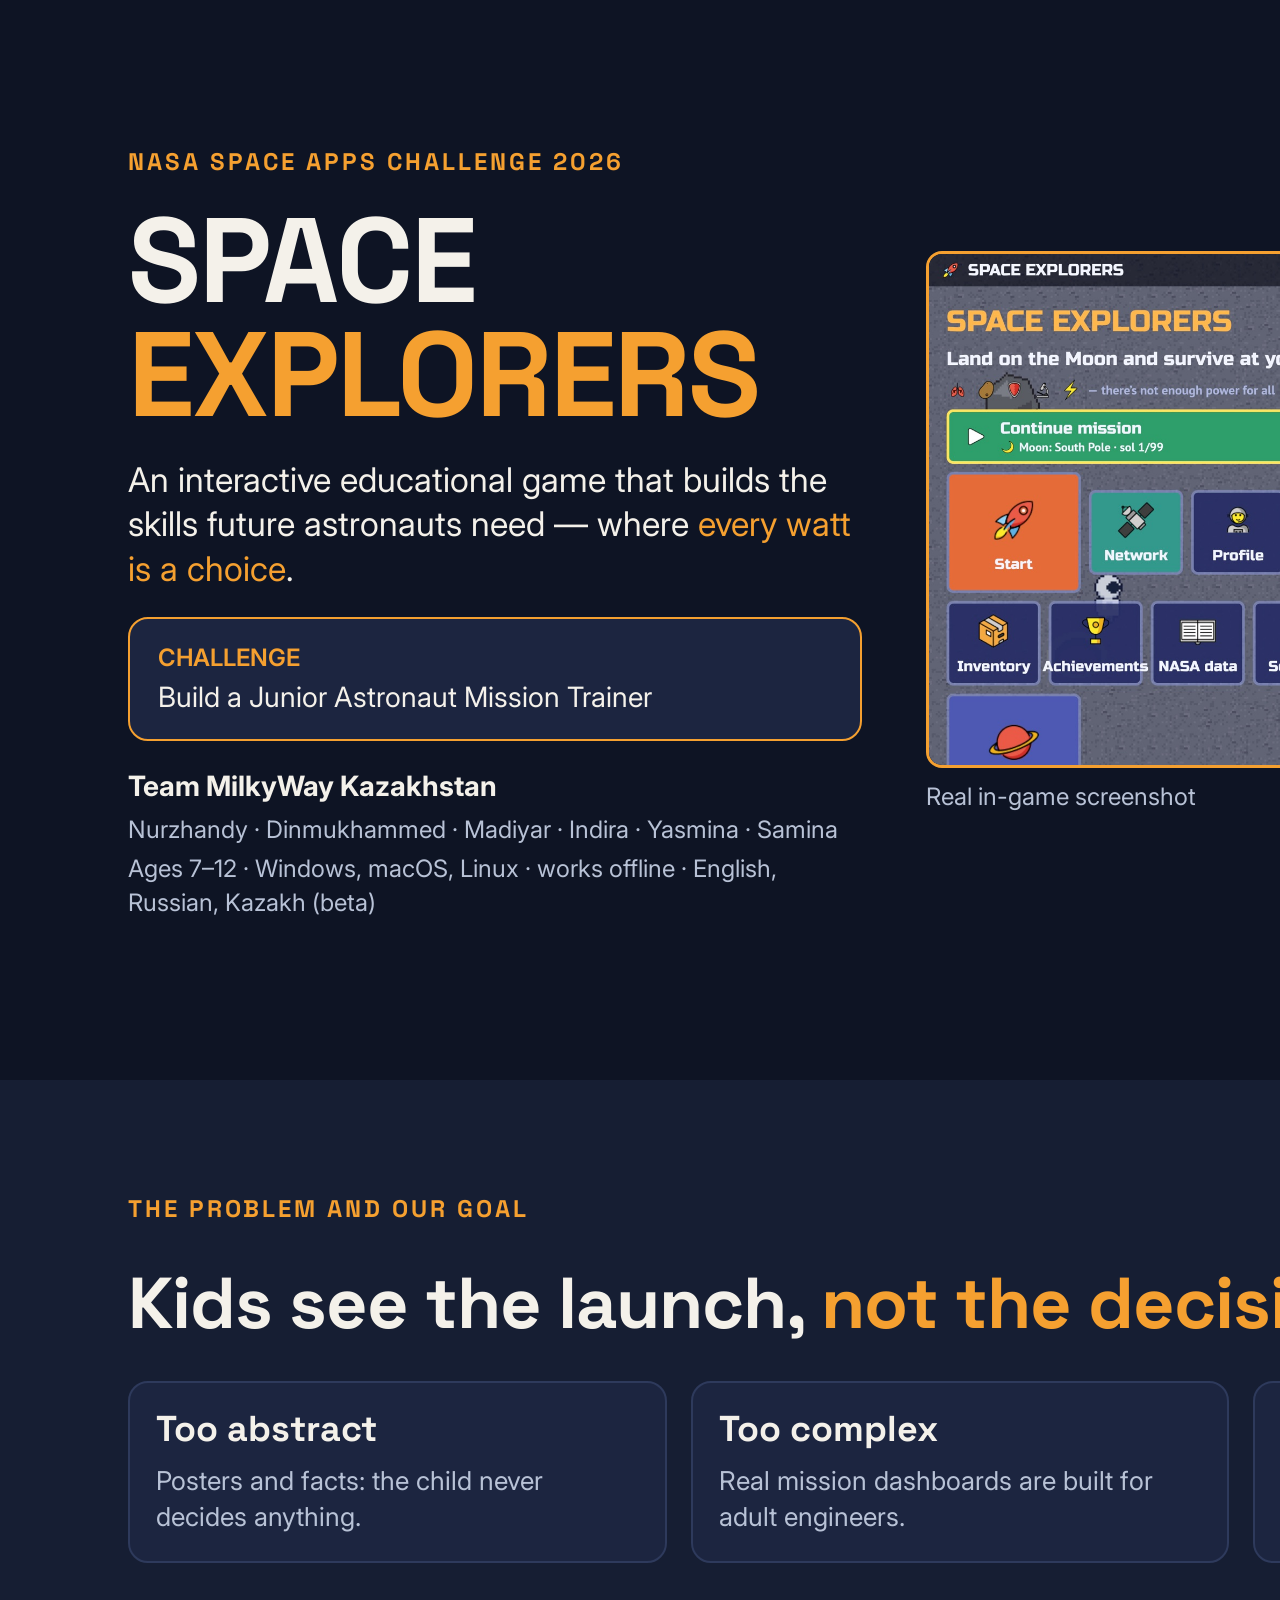
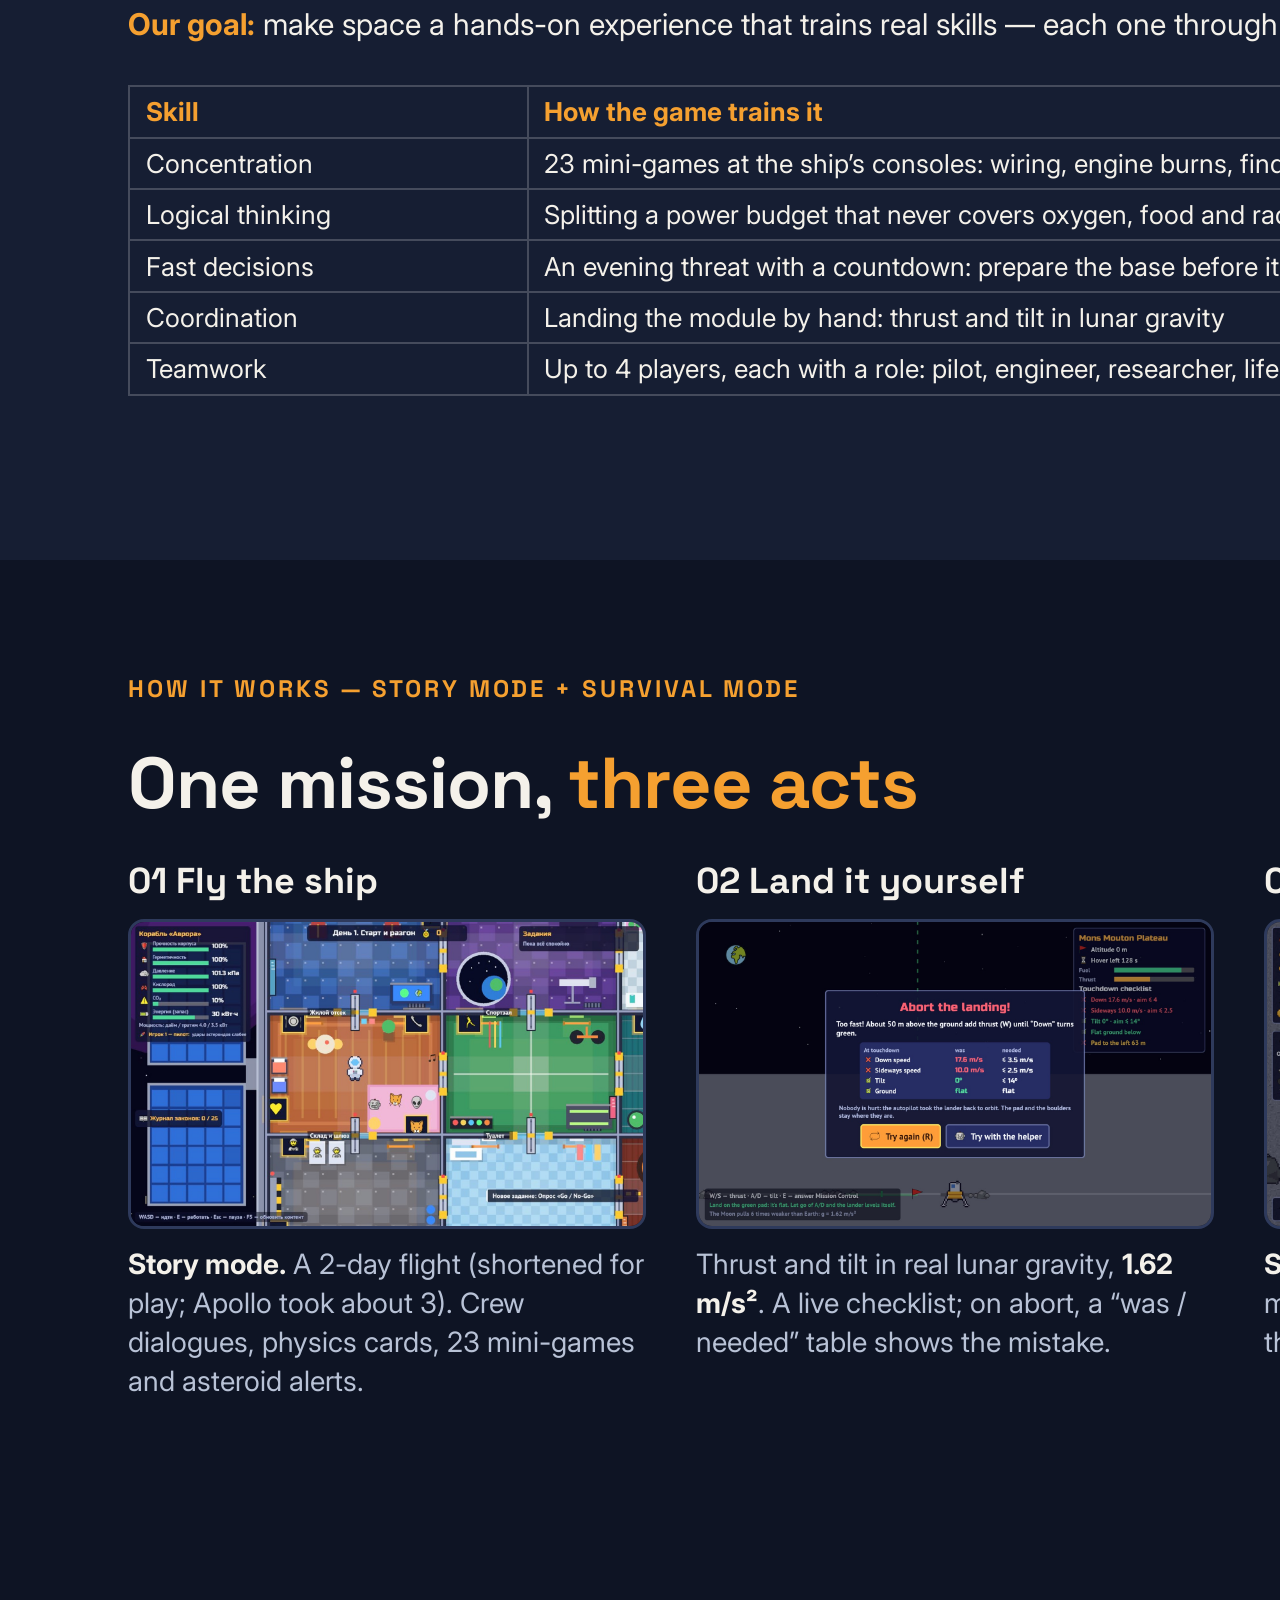
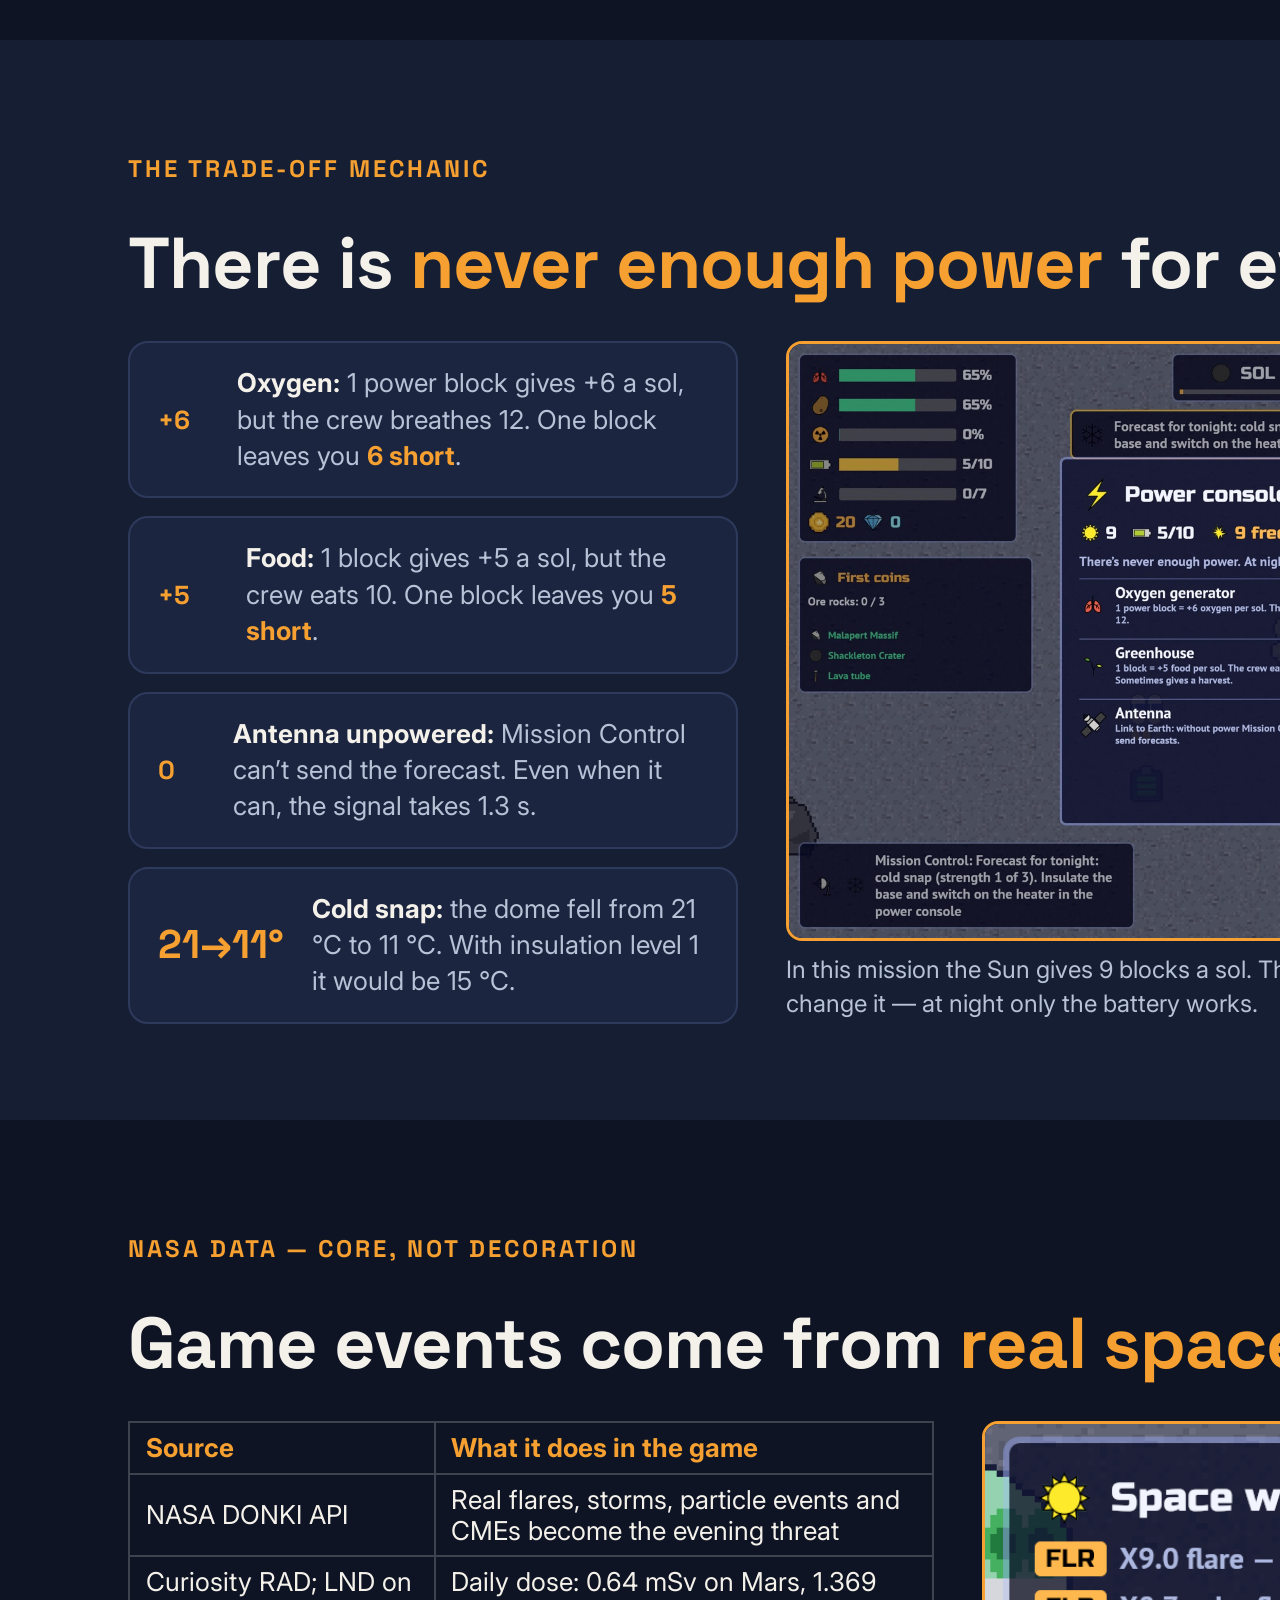
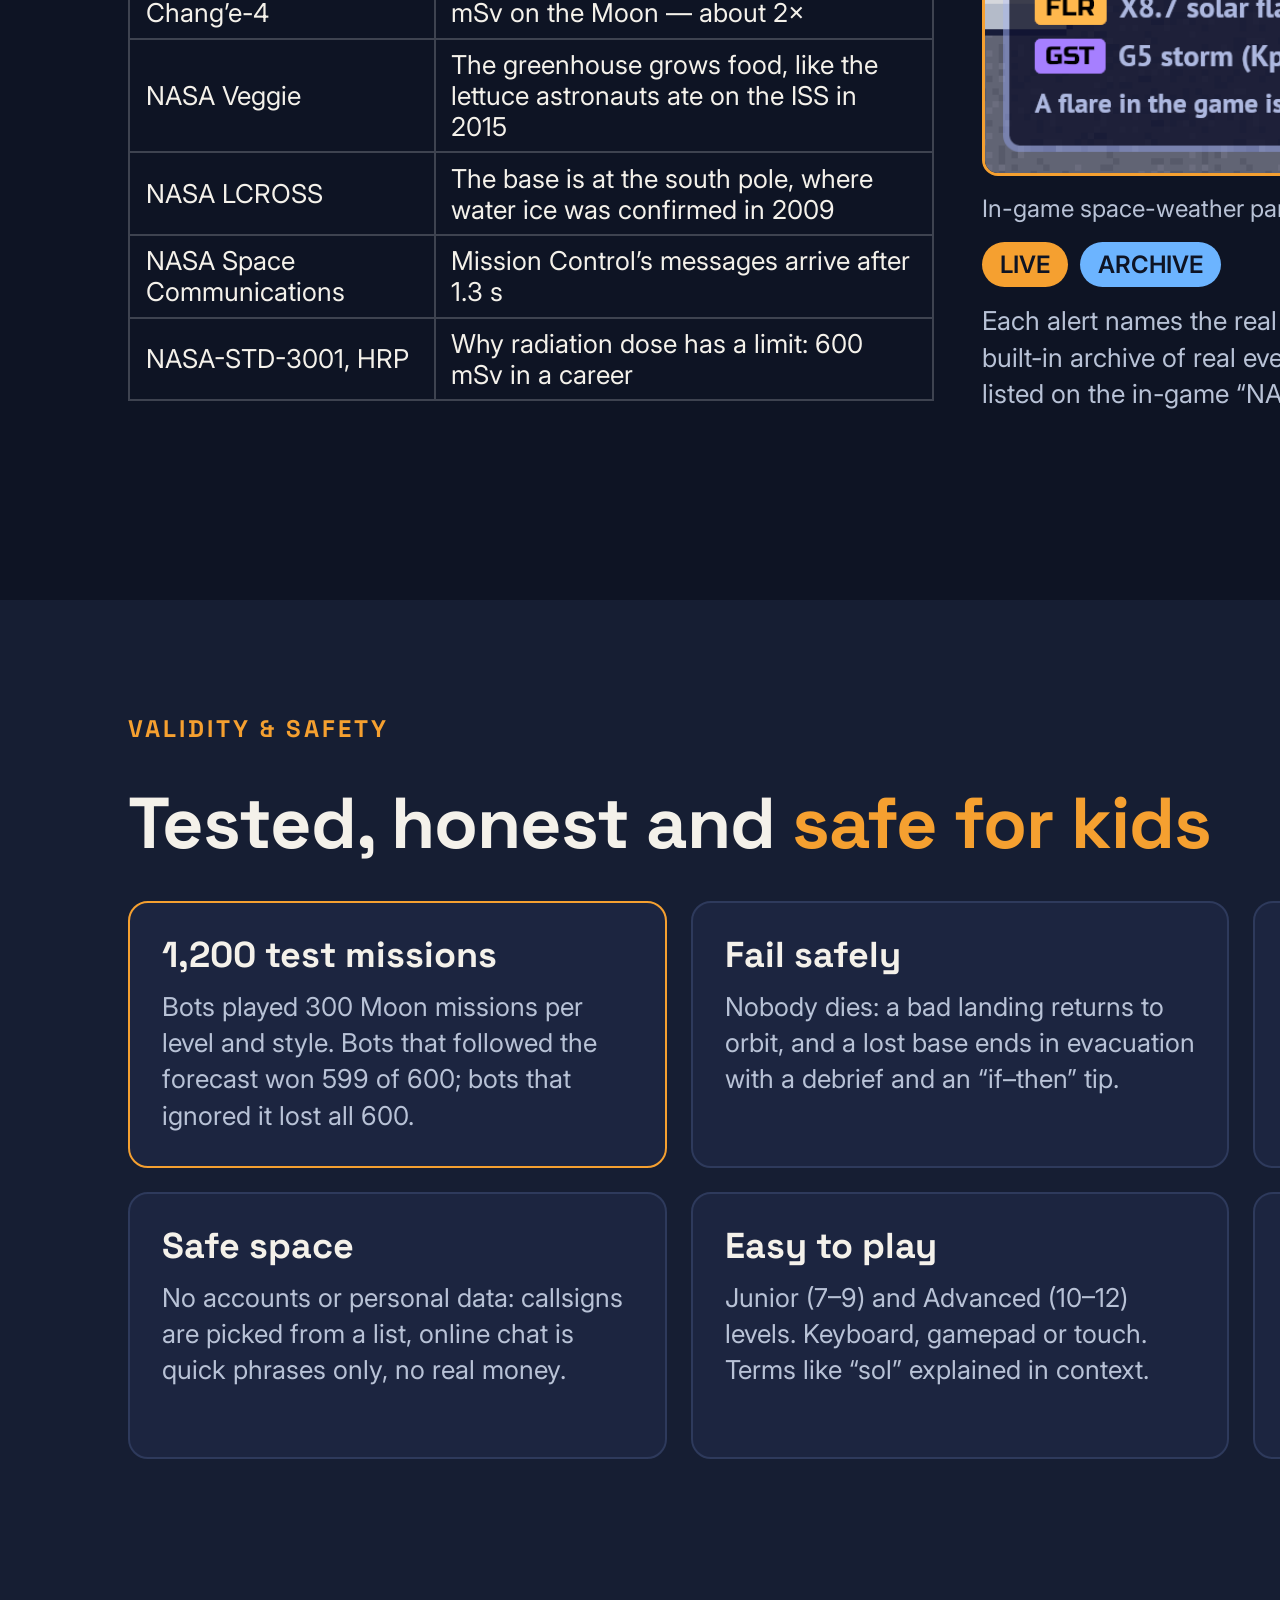
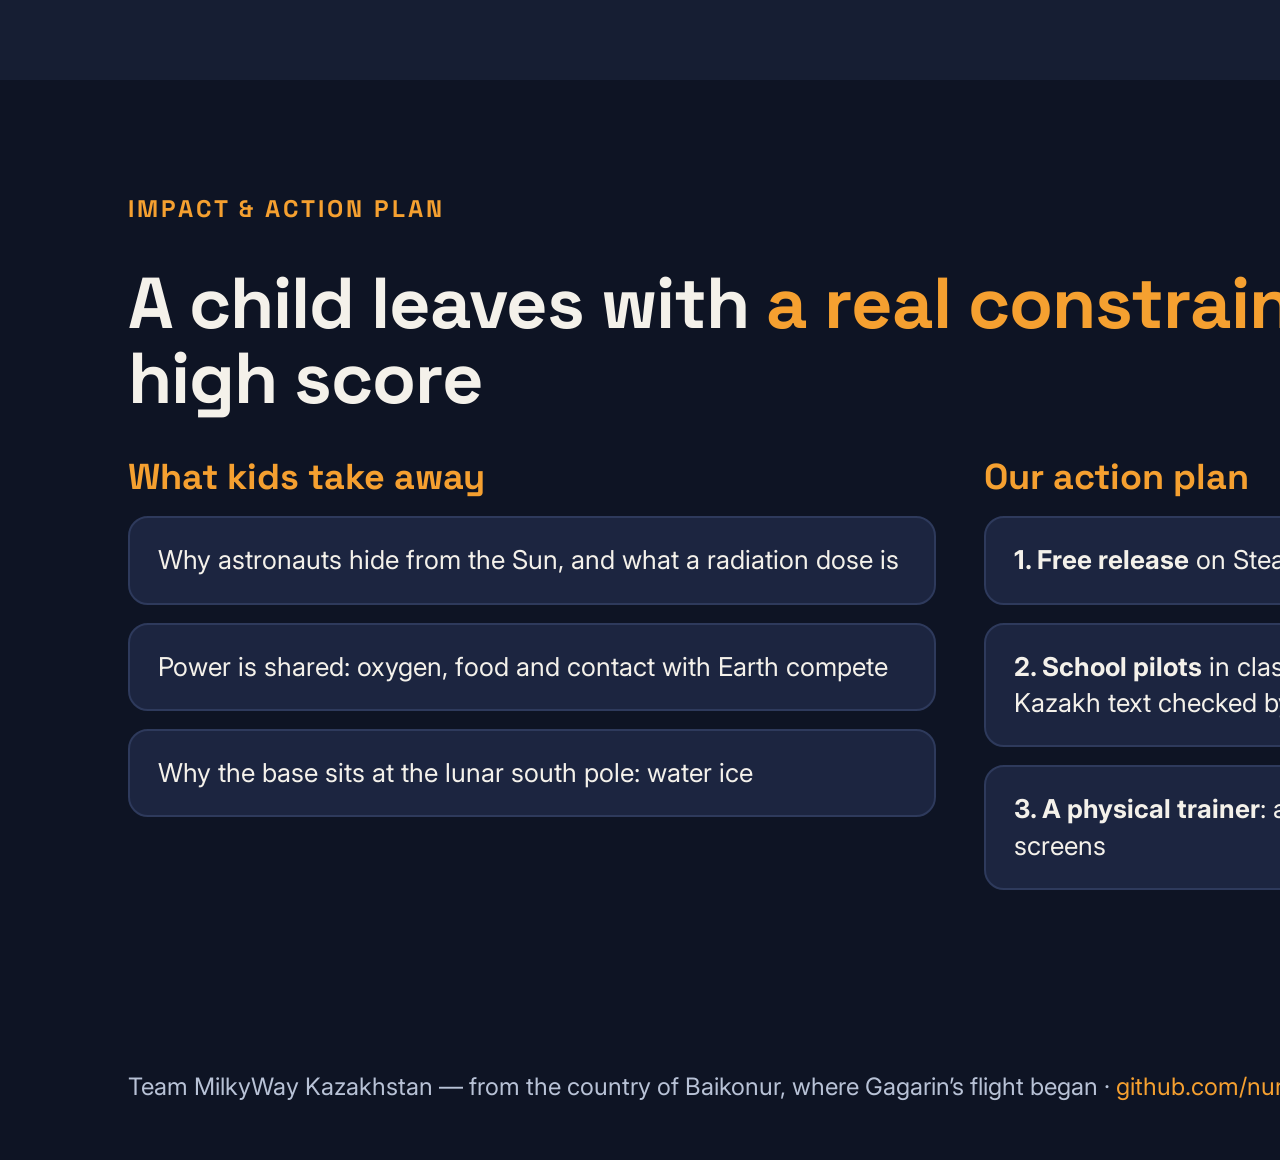
==== docs/presentation/index.html @ 927985a8 "Add the Space Apps 2026 presentation (PDF, HTML, screenshots) Seven English slides that fit the Spac" ====
<!doctype html><html lang="en"><head><meta charset="utf-8"><title>SPACE EXPLORERS — NASA Space Apps 2026</title><link rel="stylesheet" href="https://fonts.googleapis.com/css2?family=Space+Grotesk:wght@400..700&family=Inter:wght@400;600&display=swap"><style>
@page { size: 1920px 1080px; margin: 0 } * { margin: 0 } html,body{background:#0E1424} body { font: 32px/1.2 sans-serif } body > section { width: 1920px; height: 1080px; overflow: hidden; box-sizing: border-box; position: relative; break-after: page; page-break-after: always } aside { display: none } h1 { font-size: 96px; font-weight: 600 } h2 { font-size: 64px; font-weight: 600 } h3 { font-size: 44px; font-weight: 600 } table { width: 100%; border-collapse: separate; border-spacing: 0; border: solid #fff3; border-width: 2px 0 0 2px } th, td { padding: .35em .6em; text-align: left; border: solid #fff3; border-width: 0 2px 2px 0 } .rise{animation:none!important}
:root {
  --navy: #0E1424;
  --navy2: #161E33;
  --card: #1C2540;
  --line: #2E3A5C;
  --light: #F4F1EA;
  --muted: #B8C2D6;
  --orange: #F5A030;
  --blue: #6CB4FF;
}
section {
  background: var(--navy);
  color: var(--light);
  font-family: 'Inter', Arial, sans-serif;
  padding: 112px 128px 128px;
  display: flex;
  flex-direction: column;
  gap: 40px;
  counter-increment: page;
}
section.alt { background: var(--navy2); }
h1, h2, h3 { font-family: 'Space Grotesk', Arial, sans-serif; color: var(--light); }
h2 { font-size: 72px; font-weight: 700; line-height: 1.05; letter-spacing: -1px; }
h2 .hl, h1 .hl, p .hl { color: var(--orange); }
h3 { font-size: 36px; font-weight: 700; line-height: 1.15; }
p { font-size: 28px; line-height: 1.4; color: var(--muted); }
.eyebrow { font-family: 'Space Grotesk', Arial, sans-serif; font-size: 24px; font-weight: 700; letter-spacing: 3px; color: var(--orange); }
.row { display: flex; gap: 32px; }
.col { display: flex; flex-direction: column; gap: 24px; }
.card { background: var(--card); border: 2px solid var(--line); border-radius: 20px; padding: 32px; display: flex; flex-direction: column; gap: 12px; }
.card.hot { border-color: var(--orange); }
.card p { font-size: 26px; }
.big { font-family: 'Space Grotesk', Arial, sans-serif; font-size: 72px; font-weight: 700; color: var(--orange); line-height: 1; }
.shot { border-radius: 16px; border: 3px solid var(--line); background: #0A0F1C; object-fit: contain; }
.shot.hot { border-color: var(--orange); }
.cap { font-size: 24px; color: var(--muted); }
.foot { position: absolute; left: 128px; bottom: 56px; width: 1664px; font-size: 24px; color: var(--muted); }
.pill { font-size: 24px; font-weight: 600; color: var(--navy); background: var(--orange); border-radius: 999px; padding: 6px 18px; }
.pill.blue { background: var(--blue); }
.data { font-size: 26px; color: var(--light); }
.rise { animation: rise 600ms ease-out both; animation-delay: calc(var(--i, 0) * 120ms); }
@keyframes rise { from { opacity: 0; transform: translateY(24px); } to { opacity: 1; transform: translateY(0); } }

</style></head><body>
<section id="cover" data-transition="fade" style="flex-direction:row; align-items:center; gap:64px;">
<div class="col" style="flex:1; gap:26px;">
<p class="eyebrow">NASA SPACE APPS CHALLENGE 2026</p>
<h1 style="font-size:120px; font-weight:700; line-height:0.95; letter-spacing:-2px;">SPACE<br><span class="hl">EXPLORERS</span></h1>
<p style="font-size:34px; color:#F4F1EA; line-height:1.3;">An interactive educational game that builds the skills future astronauts need — where <span class="hl">every watt is a choice</span>.</p>
<div class="card hot" style="padding:22px 28px; gap:4px;">
<p style="font-size:24px; color:#F5A030; font-weight:600;">CHALLENGE</p>
<p style="font-size:28px; color:#F4F1EA;">Build a Junior Astronaut Mission Trainer</p>
</div>
<div class="col" style="gap:6px;">
<p style="font-size:28px; color:#F4F1EA;"><b>Team MilkyWay Kazakhstan</b></p>
<p style="font-size:24px;">Nurzhandy · Dinmukhammed · Madiyar · Indira · Yasmina · Samina</p>
<p style="font-size:24px;">Ages 7–12 · Windows, macOS, Linux · works offline · English, Russian, Kazakh (beta)</p>
</div>
</div>
<div class="col" style="gap:12px;">
<img class="shot hot" src="img/20_menu.jpg" alt="SPACE EXPLORERS main menu with a NASA space-weather panel" style="width:860px; height:511px;">
<p class="cap">Real in-game screenshot</p>
</div>
<aside>SPACE EXPLORERS is an interactive educational game that introduces kids 7 to 12 to space and builds the skills future astronauts need. We are team MilkyWay Kazakhstan, answering the Junior Astronaut Mission Trainer challenge. The game runs on Windows, macOS and Linux and works offline. The interface is in English and Russian; the Kazakh translation is in beta and still needs a native-speaker check.</aside>
</section>

<section id="problem" class="alt" data-transition="fade">
<p class="eyebrow">THE PROBLEM AND OUR GOAL</p>
<h2>Kids see the launch, <span class="hl">not the decisions</span> behind it</h2>
<div class="row" style="align-items:stretch; gap:24px;">
<div class="card rise" style="flex:1; --i:1; padding:26px;"><h3>Too abstract</h3><p>Posters and facts: the child never decides anything.</p></div>
<div class="card rise" style="flex:1; --i:2; padding:26px;"><h3>Too complex</h3><p>Real mission dashboards are built for adult engineers.</p></div>
<div class="card rise" style="flex:1; --i:3; padding:26px;"><h3>The result</h3><p>Kids know missions succeed or fail, but not why.</p></div>
</div>
<p style="font-size:30px; color:#F4F1EA;"><b class="hl" style="color:#F5A030;">Our goal:</b> make space a hands-on experience that trains real skills — each one through a game mechanic.</p>
<table style="width:1664px; font-size:26px; color:#F4F1EA;">
<tr><th style="width:24%; color:#F5A030;">Skill</th><th style="width:76%; color:#F5A030;">How the game trains it</th></tr>
<tr><td>Concentration</td><td>23 mini-games at the ship’s consoles: wiring, engine burns, finding leaks</td></tr>
<tr><td>Logical thinking</td><td>Splitting a power budget that never covers oxygen, food and radio at once</td></tr>
<tr><td>Fast decisions</td><td>An evening threat with a countdown: prepare the base before it hits</td></tr>
<tr><td>Coordination</td><td>Landing the module by hand: thrust and tilt in lunar gravity</td></tr>
<tr><td>Teamwork</td><td>Up to 4 players, each with a role: pilot, engineer, researcher, life support</td></tr>
</table>
<aside>The challenge brief names the gap: space content for kids is either too abstract or too technical, so kids see outcomes, not decisions. Our goal is to make space a hands-on experience and to train the skills future explorers need. We don’t just claim these skills: each one is tied to a mechanic you can see in the game — mini-games for concentration, the power budget for logic, a countdown for fast decisions, manual landing for coordination, and crew roles for teamwork.</aside>
</section>

<section id="acts" data-transition="fade">
<p class="eyebrow">HOW IT WORKS — STORY MODE + SURVIVAL MODE</p>
<h2>One mission, <span class="hl">three acts</span></h2>
<div class="row" style="gap:40px; align-items:flex-start;">
<div class="col rise" style="flex:1; --i:1; gap:16px;">
<h3><span class="hl">01</span> Fly the ship</h3>
<img class="shot" src="img/ship.jpg" alt="Ship Aurora with crew rooms and consoles" style="width:512px; height:304px;">
<p><b style="color:#F4F1EA;">Story mode.</b> A 2-day flight (shortened for play; Apollo took about 3). Crew dialogues, physics cards, 23 mini-games and asteroid alerts.</p>
</div>
<div class="col rise" style="flex:1; --i:2; gap:16px;">
<h3><span class="hl">02</span> Land it yourself</h3>
<img class="shot" src="img/51_landing_abort_table.jpg" alt="Landing abort screen with a was versus needed table" style="width:512px; height:304px;">
<p>Thrust and tilt in real lunar gravity, <b style="color:#F4F1EA;">1.62 m/s²</b>. A live checklist; on abort, a “was / needed” table shows the mistake.</p>
</div>
<div class="col rise" style="flex:1; --i:3; gap:16px;">
<h3><span class="hl">03</span> Keep the base alive</h3>
<img class="shot" src="img/29_report.jpg" alt="Evening report: dome fell from 21 to 11 degrees, with insulation it would be 15" style="width:512px; height:304px;">
<p><b style="color:#F4F1EA;">Survival mode</b> near the lunar south pole: morning forecast, daytime work, evening threat, then a report on why.</p>
</div>
</div>
<aside>One mission in three acts. Act one is story mode on the ship Aurora: a two-day flight — shortened for play, since Apollo crews took about three days — with crew dialogues, physics cards, 23 mini-games and asteroid alerts. Act two: the player lands the module by hand in real lunar gravity, 1.62 m/s², with a live checklist. A failed landing aborts safely and shows what the speed was and what was needed. Act three is survival mode near the south pole: forecast in the morning, work by day, a threat in the evening — cold, dust, meteors, a power crisis, a failure or a solar flare — and a report explaining the outcome. There is also a creative sandbox mode.</aside>
</section>

<section id="tradeoff" class="alt" data-transition="fade">
<p class="eyebrow">THE TRADE-OFF MECHANIC</p>
<h2>There is <span class="hl">never enough power</span> for everything</h2>
<div class="row" style="gap:48px; align-items:flex-start;">
<div class="col" style="width:620px; gap:18px;">
<div class="card rise" style="--i:1; flex-direction:row; align-items:center; gap:24px; padding:22px 28px;"><p class="big" style="width:130px;">+6</p><p><b style="color:#F4F1EA;">Oxygen:</b> 1 power block gives +6 a sol, but the crew breathes 12. One block leaves you <b style="color:#F5A030;">6 short</b>.</p></div>
<div class="card rise" style="--i:2; flex-direction:row; align-items:center; gap:24px; padding:22px 28px;"><p class="big" style="width:130px;">+5</p><p><b style="color:#F4F1EA;">Food:</b> 1 block gives +5 a sol, but the crew eats 10. One block leaves you <b style="color:#F5A030;">5 short</b>.</p></div>
<div class="card rise" style="--i:3; flex-direction:row; align-items:center; gap:24px; padding:22px 28px;"><p class="big" style="width:130px;">0</p><p><b style="color:#F4F1EA;">Antenna unpowered:</b> Mission Control can’t send the forecast. Even when it can, the signal takes 1.3 s.</p></div>
<div class="card rise" style="--i:4; flex-direction:row; align-items:center; gap:24px; padding:22px 28px;"><p class="big" style="width:130px; min-width:130px; font-size:40px; white-space:nowrap;">21→11°</p><p><b style="color:#F4F1EA;">Cold snap:</b> the dome fell from 21 °C to 11 °C. With insulation level 1 it would be 15 °C.</p></div>
</div>
<div class="col" style="flex:1; gap:12px;">
<img class="shot hot" src="img/07_power_console.jpg" alt="Power console splitting 9 power blocks between oxygen, greenhouse and antenna" style="width:1000px; height:594px;">
<p class="cap">In this mission the Sun gives 9 blocks a sol. The landing site, dust on the panels and night change it — at night only the battery works.</p>
</div>
</div>
<aside>This is the core of the challenge: no choice is free. These numbers are taken straight from the game screens. One block of oxygen gives plus six while the crew breathes twelve; one block of food gives plus five while the crew eats ten. Leave the antenna unpowered and Mission Control can’t send tonight’s forecast — and even with power, the signal takes 1.3 seconds from Earth. Skip insulation and the dome drops from 21 to 11 degrees; the report tells you that with insulation level 1 it would have been 15.</aside>
</section>

<section id="data" data-transition="fade">
<p class="eyebrow">NASA DATA — CORE, NOT DECORATION</p>
<h2>Game events come from <span class="hl">real space data</span></h2>
<div class="row" style="gap:48px; align-items:flex-start;">
<table style="width:860px; font-size:26px; color:#F4F1EA;">
<tr><th style="width:38%; color:#F5A030;">Source</th><th style="width:62%; color:#F5A030;">What it does in the game</th></tr>
<tr><td>NASA DONKI API</td><td>Real flares, storms, particle events and CMEs become the evening threat</td></tr>
<tr><td>Curiosity RAD; LND on Chang’e-4</td><td>Daily dose: 0.64 mSv on Mars, 1.369 mSv on the Moon — about 2×</td></tr>
<tr><td>NASA Veggie</td><td>The greenhouse grows food, like the lettuce astronauts ate on the ISS in 2015</td></tr>
<tr><td>NASA LCROSS</td><td>The base is at the south pole, where water ice was confirmed in 2009</td></tr>
<tr><td>NASA Space Communications</td><td>Mission Control’s messages arrive after 1.3 s</td></tr>
<tr><td>NASA-STD-3001, HRP</td><td>Why radiation dose has a limit: 600 mSv in a career</td></tr>
</table>
<div class="col" style="flex:1; gap:16px;">
<img class="shot hot" src="img/donki_panel.png" alt="In-game space-weather panel listing real NASA DONKI events with dates, including the G5 storm of 10 May 2024" style="width:804px; height:349px;">
<p class="cap">In-game space-weather panel: real DONKI events with their dates</p>
<div class="row" style="gap:12px;"><p class="pill">LIVE</p><p class="pill blue">ARCHIVE</p></div>
<p style="font-size:26px;">Each alert names the real event and its date. Offline, the game uses a built-in archive of real events and labels it ARCHIVE. All sources are listed on the in-game “NASA data” screen.</p>
</div>
</div>
<aside>NASA data drives the game. With internet, it calls the NASA DONKI API for solar flares, geomagnetic storms, solar particle events and coronal mass ejections; each becomes an evening threat labeled with the real name and date — for example the G5 storm of 10 May 2024 shown in this panel. Offline, it uses a built-in archive of real events, labeled ARCHIVE, never presented as live. Radiation: 0.64 mSv per day on Mars from Curiosity RAD, 1.369 on the Moon from the LND detector built by Kiel University and flown on Chang’e-4 (Zhang et al., Science Advances 2020). Every source is listed inside the game.</aside>
</section>

<section id="safe" class="alt" data-transition="fade">
<p class="eyebrow">VALIDITY &amp; SAFETY</p>
<h2>Tested, honest and <span class="hl">safe for kids</span></h2>
<div style="display:grid; grid-template-columns:1fr 1fr 1fr; gap:24px;">
<div class="card hot rise" style="--i:1;"><h3>1,200 test missions</h3><p>Bots played 300 Moon missions per level and style. Bots that followed the forecast won 599 of 600; bots that ignored it lost all 600.</p></div>
<div class="card rise" style="--i:2;"><h3>Fail safely</h3><p>Nobody dies: a bad landing returns to orbit, and a lost base ends in evacuation with a debrief and an “if–then” tip.</p></div>
<div class="card rise" style="--i:3;"><h3>Mental readiness</h3><p>“If–then” plans, a calm-breathing action that lowers the astronaut’s heart rate, and crew support moments.</p></div>
<div class="card rise" style="--i:4;"><h3>Safe space</h3><p>No accounts or personal data: callsigns are picked from a list, online chat is quick phrases only, no real money.</p></div>
<div class="card rise" style="--i:5;"><h3>Easy to play</h3><p>Junior (7–9) and Advanced (10–12) levels. Keyboard, gamepad or touch. Terms like “sol” explained in context.</p></div>
<div class="card rise" style="--i:6;"><h3>Runs anywhere</h3><p>Rust + Bevy, one codebase for Windows, macOS and Linux. Works offline; up to 4 computers on the same Wi-Fi.</p></div>
</div>
<aside>Validity: we tested balance with automated players. 1,200 simulated Moon missions: 300 for each level and play style. Bots that followed the forecast and sheltered won 599 of 600; bots that ignored it lost all 600. That proves preparation matters. Nobody dies in the game: a bad landing goes back to orbit, and a lost base ends in a safe evacuation with an if-then tip. There are no accounts and no personal data — callsigns come from a list and online chat uses quick phrases. The game works offline, which matters for schools with weak internet.</aside>
</section>

<section id="next">
<p class="eyebrow">IMPACT &amp; ACTION PLAN</p>
<h2>A child leaves with <span class="hl">a real constraint</span>, not just a high score</h2>
<div class="row" style="align-items:stretch; gap:48px;">
<div class="col" style="flex:1; gap:18px;">
<h3 style="color:#F5A030;">What kids take away</h3>
<div class="card" style="padding:24px 28px;"><p class="data">Why astronauts hide from the Sun, and what a radiation dose is</p></div>
<div class="card" style="padding:24px 28px;"><p class="data">Power is shared: oxygen, food and contact with Earth compete</p></div>
<div class="card" style="padding:24px 28px;"><p class="data">Why the base sits at the lunar south pole: water ice</p></div>
</div>
<div class="col" style="flex:1; gap:18px;">
<h3 style="color:#F5A030;">Our action plan</h3>
<div class="card" style="padding:24px 28px;"><p class="data"><b>1. Free release</b> on Steam for Windows, macOS and Linux</p></div>
<div class="card" style="padding:24px 28px;"><p class="data"><b>2. School pilots</b> in classes and clubs, with teacher feedback; Kazakh text checked by native speakers</p></div>
<div class="card" style="padding:24px 28px;"><p class="data"><b>3. A physical trainer</b>: a capsule with a seat, a console and screens</p></div>
</div>
</div>
<p class="foot">Team MilkyWay Kazakhstan — from the country of Baikonur, where Gagarin’s flight began · <span style="color:#F5A030;">github.com/nurzhandy/nasaspaceapp</span></p>
<aside>The challenge asks that a young player walks away understanding a real constraint. These are the three we teach. Our plan: first, a free release on Steam for all three platforms. Second, pilots in schools and clubs with teacher feedback, and a native-speaker check of the Kazakh text. Third, a physical trainer capsule with a seat, console and screens. We are from Kazakhstan, home of Baikonur, where Yuri Gagarin’s flight began in 1961. The code is open on GitHub.</aside>
</section>

</body></html>
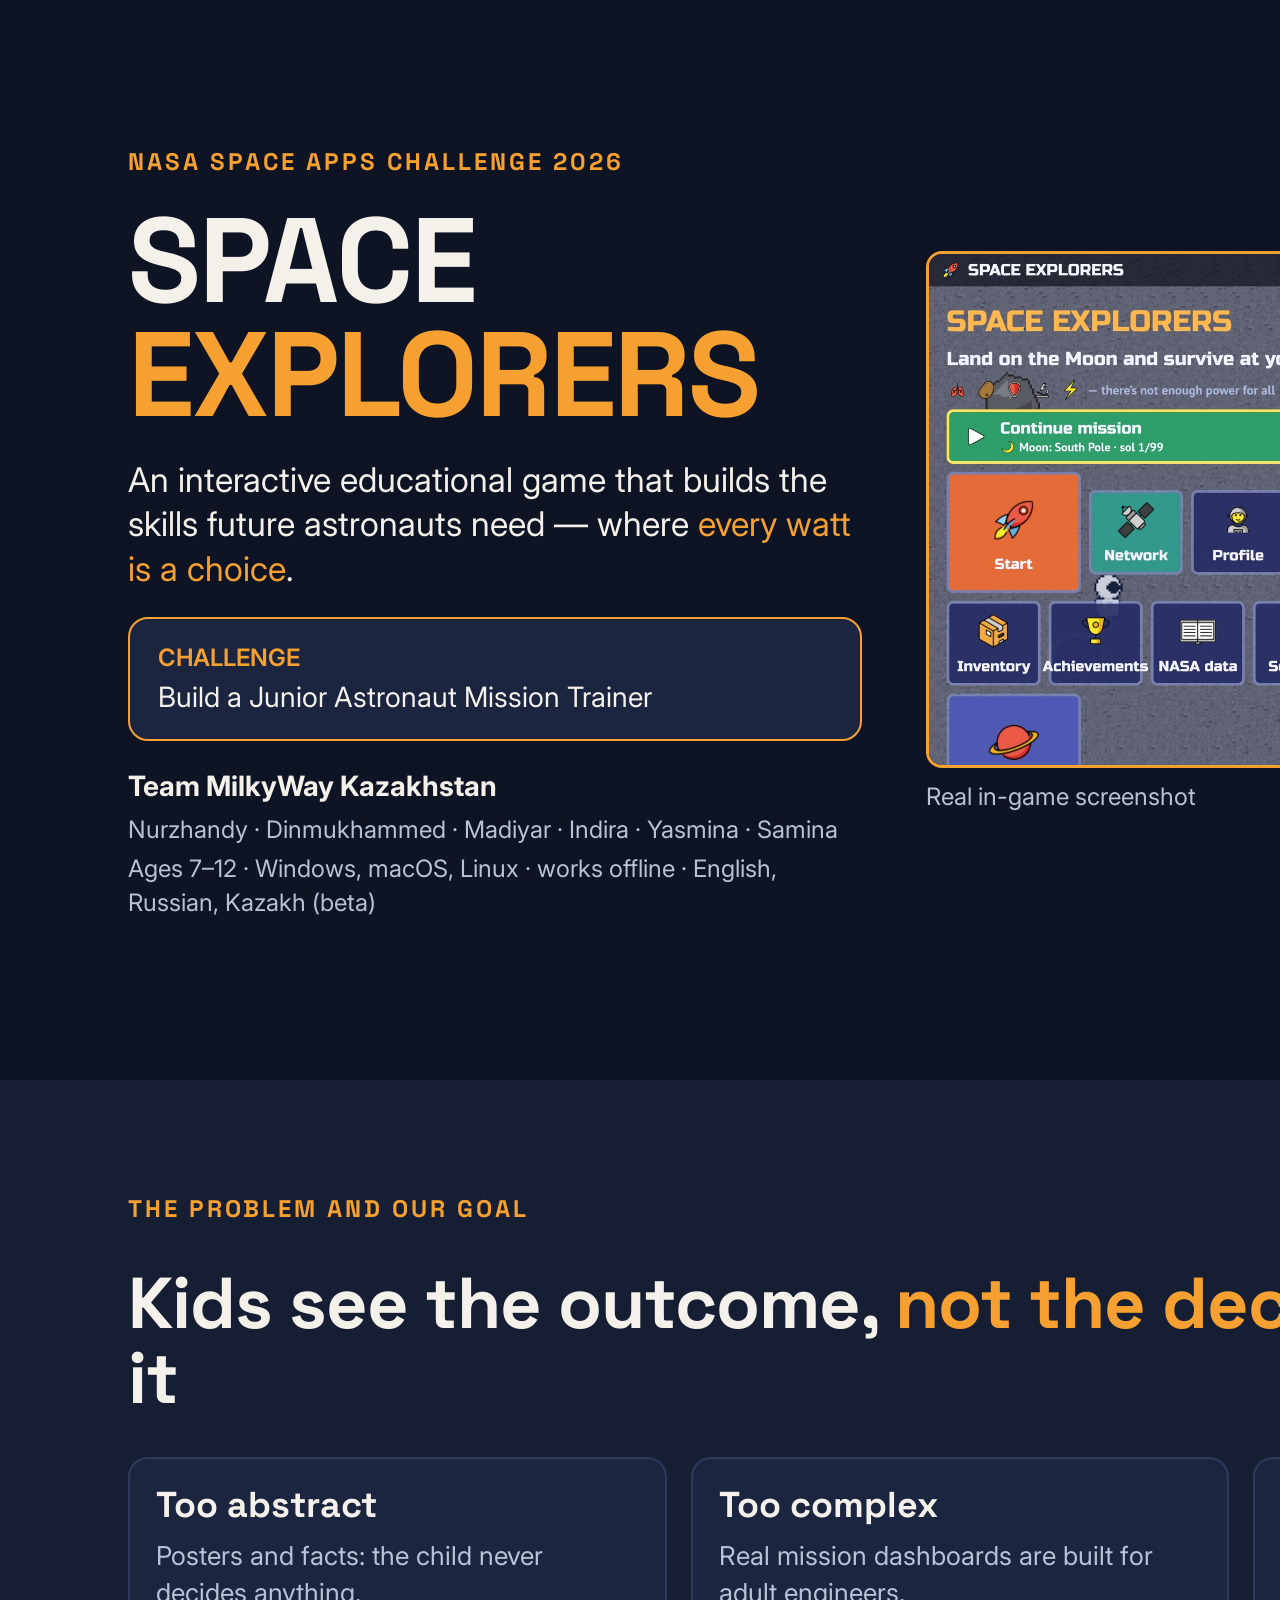
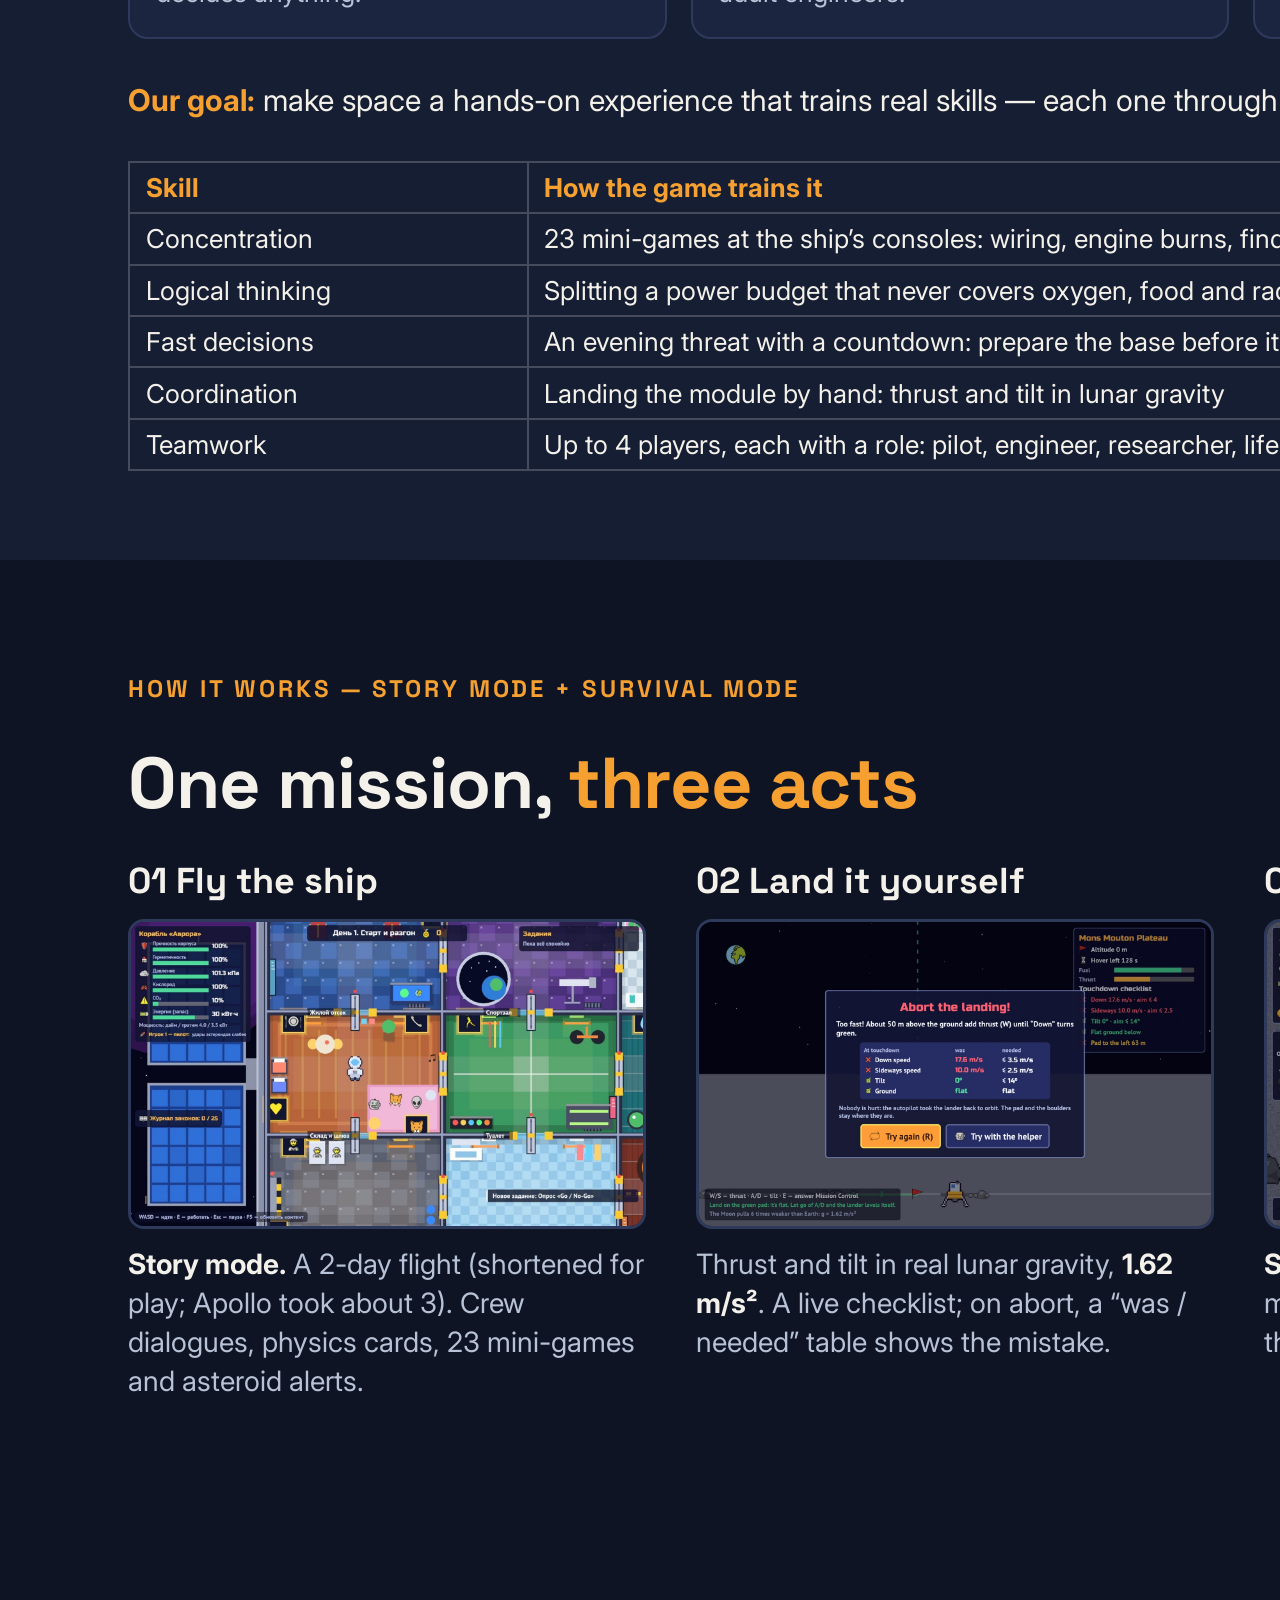
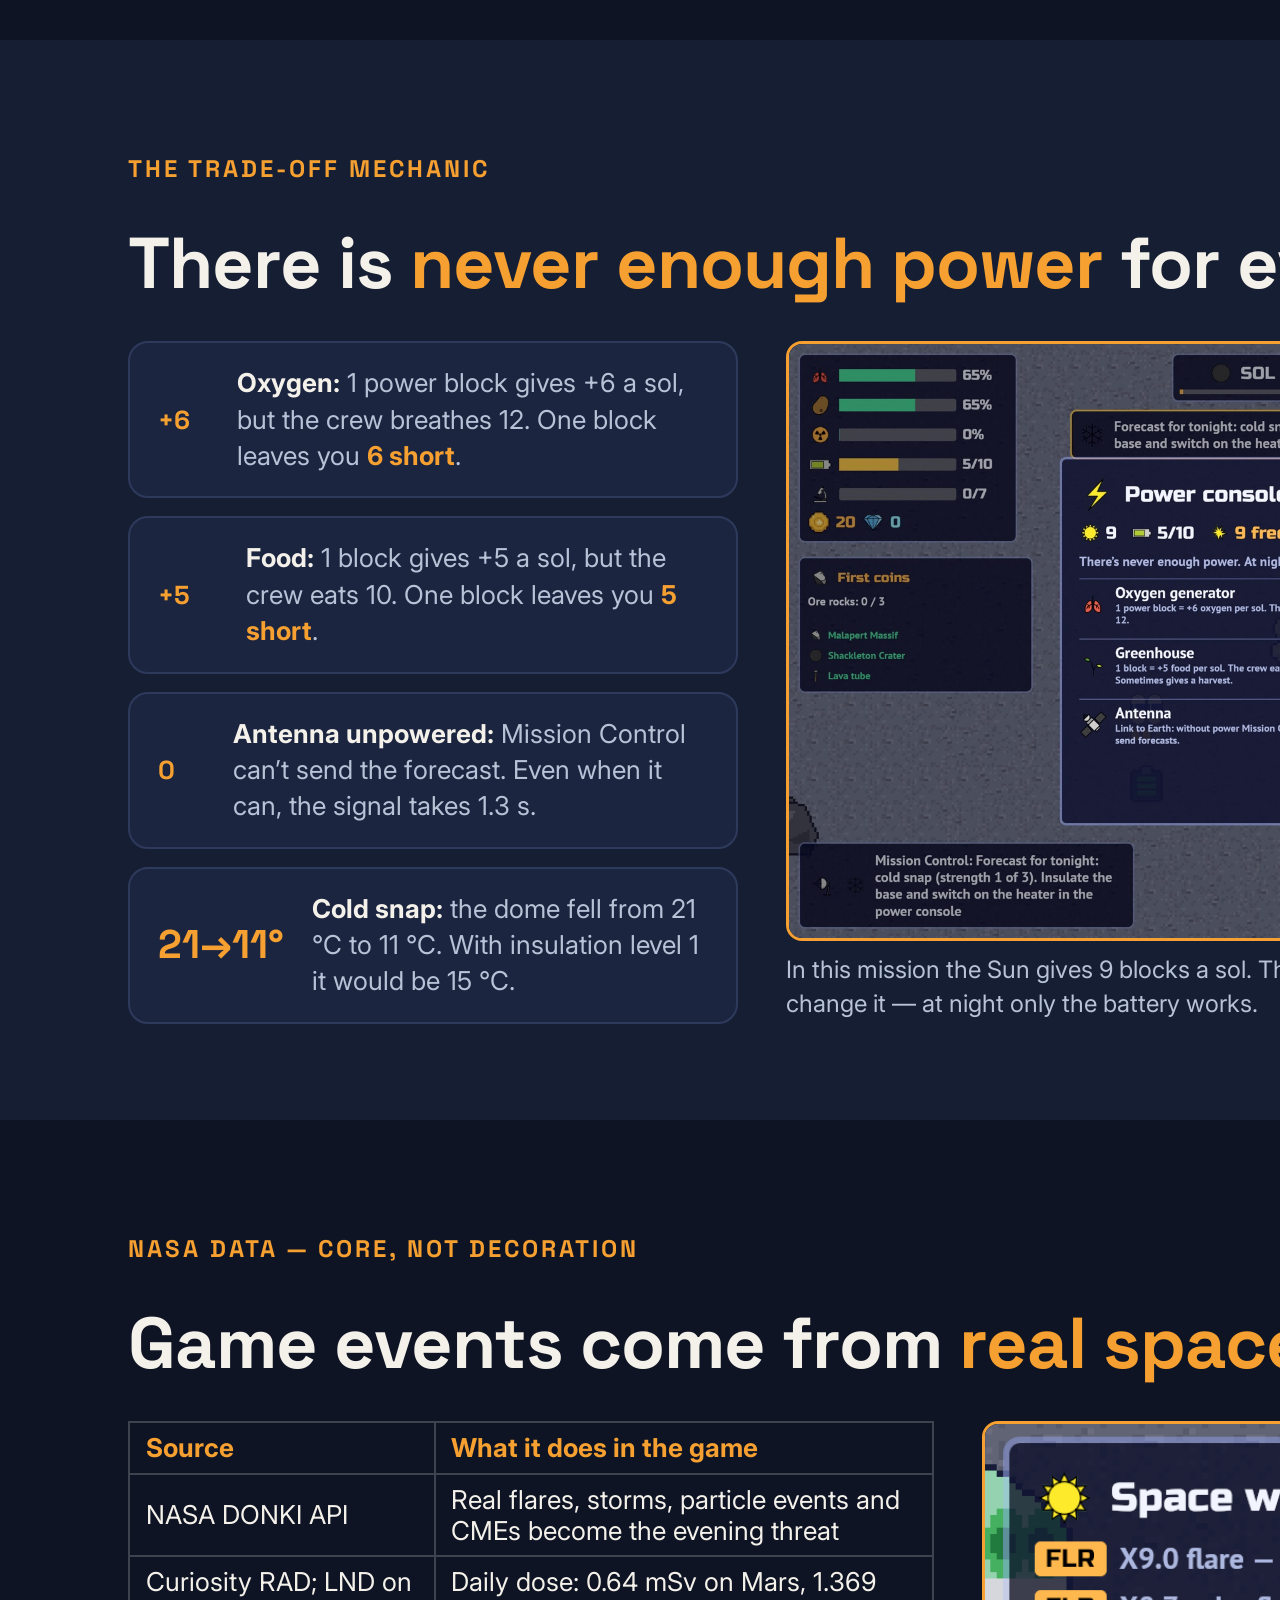
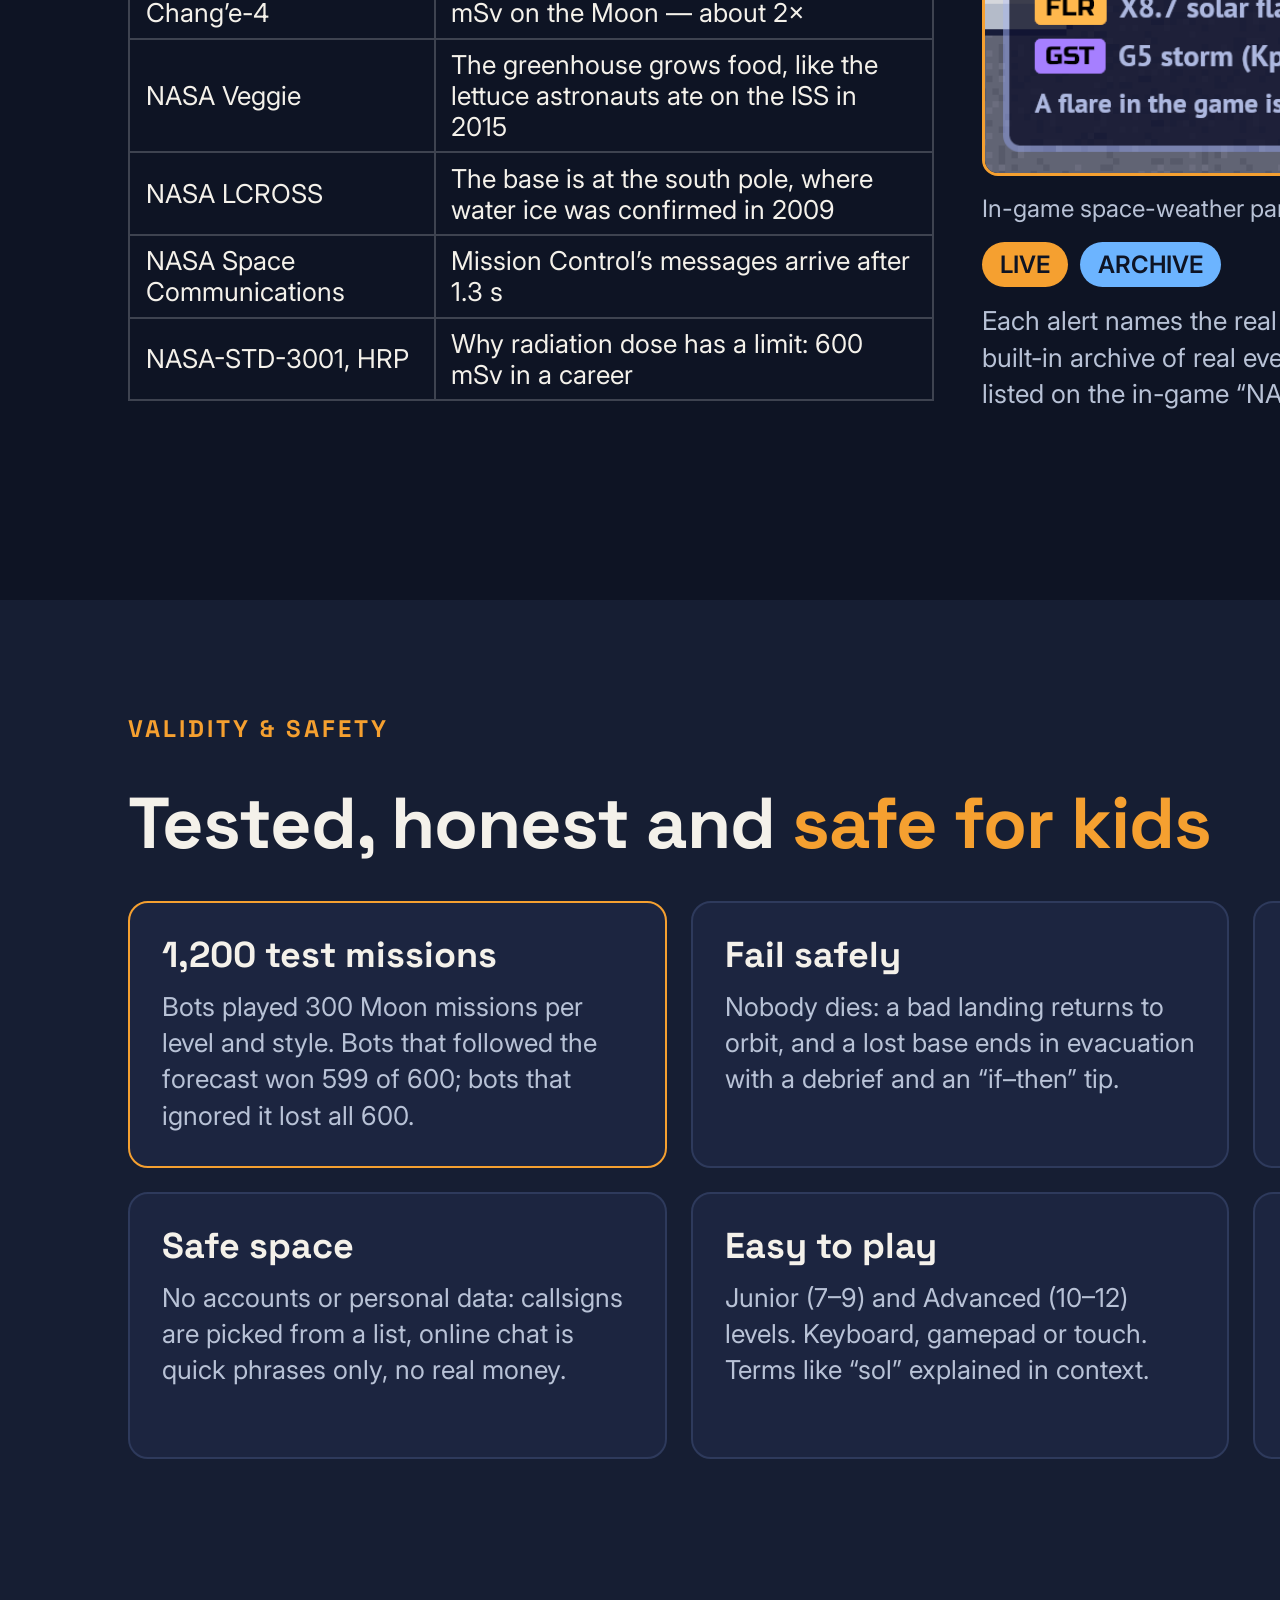
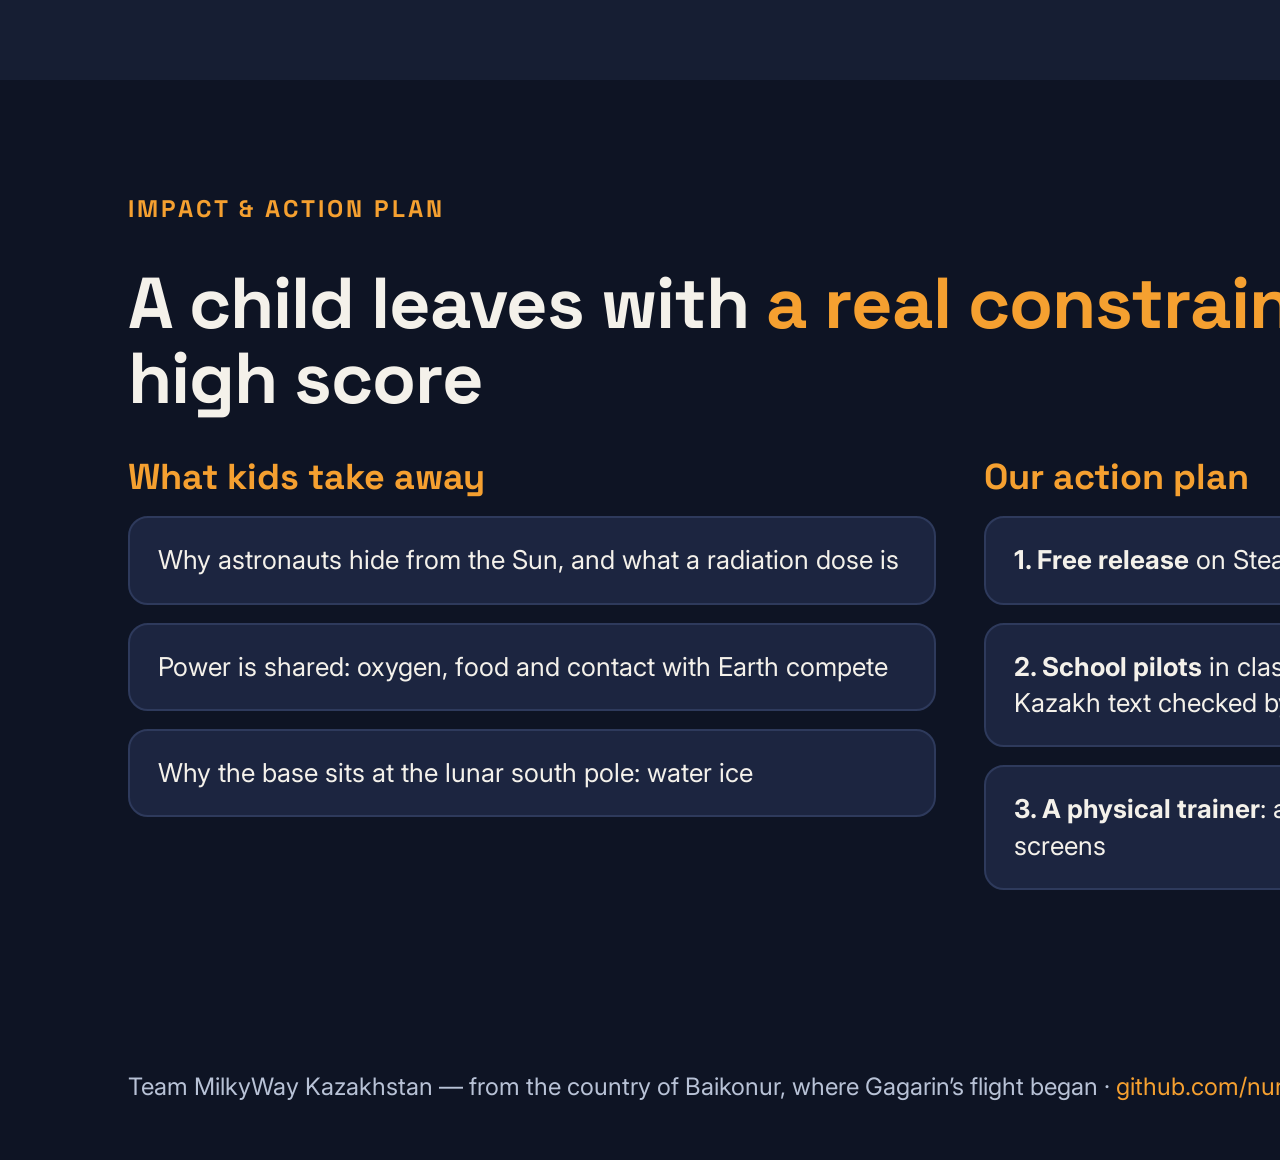
==== commit 08b96ed3: "Slide 2: "Kids see the outcome" instead of "the launch" Co-Authored-By: Claude Opus 5.5 <noreply@ant" ====
--- a/docs/presentation/index.html
+++ b/docs/presentation/index.html
@@ -68,7 +68,7 @@
 
 <section id="problem" class="alt" data-transition="fade">
 <p class="eyebrow">THE PROBLEM AND OUR GOAL</p>
-<h2>Kids see the launch, <span class="hl">not the decisions</span> behind it</h2>
+<h2>Kids see the outcome, <span class="hl">not the decisions</span> behind it</h2>
 <div class="row" style="align-items:stretch; gap:24px;">
 <div class="card rise" style="flex:1; --i:1; padding:26px;"><h3>Too abstract</h3><p>Posters and facts: the child never decides anything.</p></div>
 <div class="card rise" style="flex:1; --i:2; padding:26px;"><h3>Too complex</h3><p>Real mission dashboards are built for adult engineers.</p></div>
